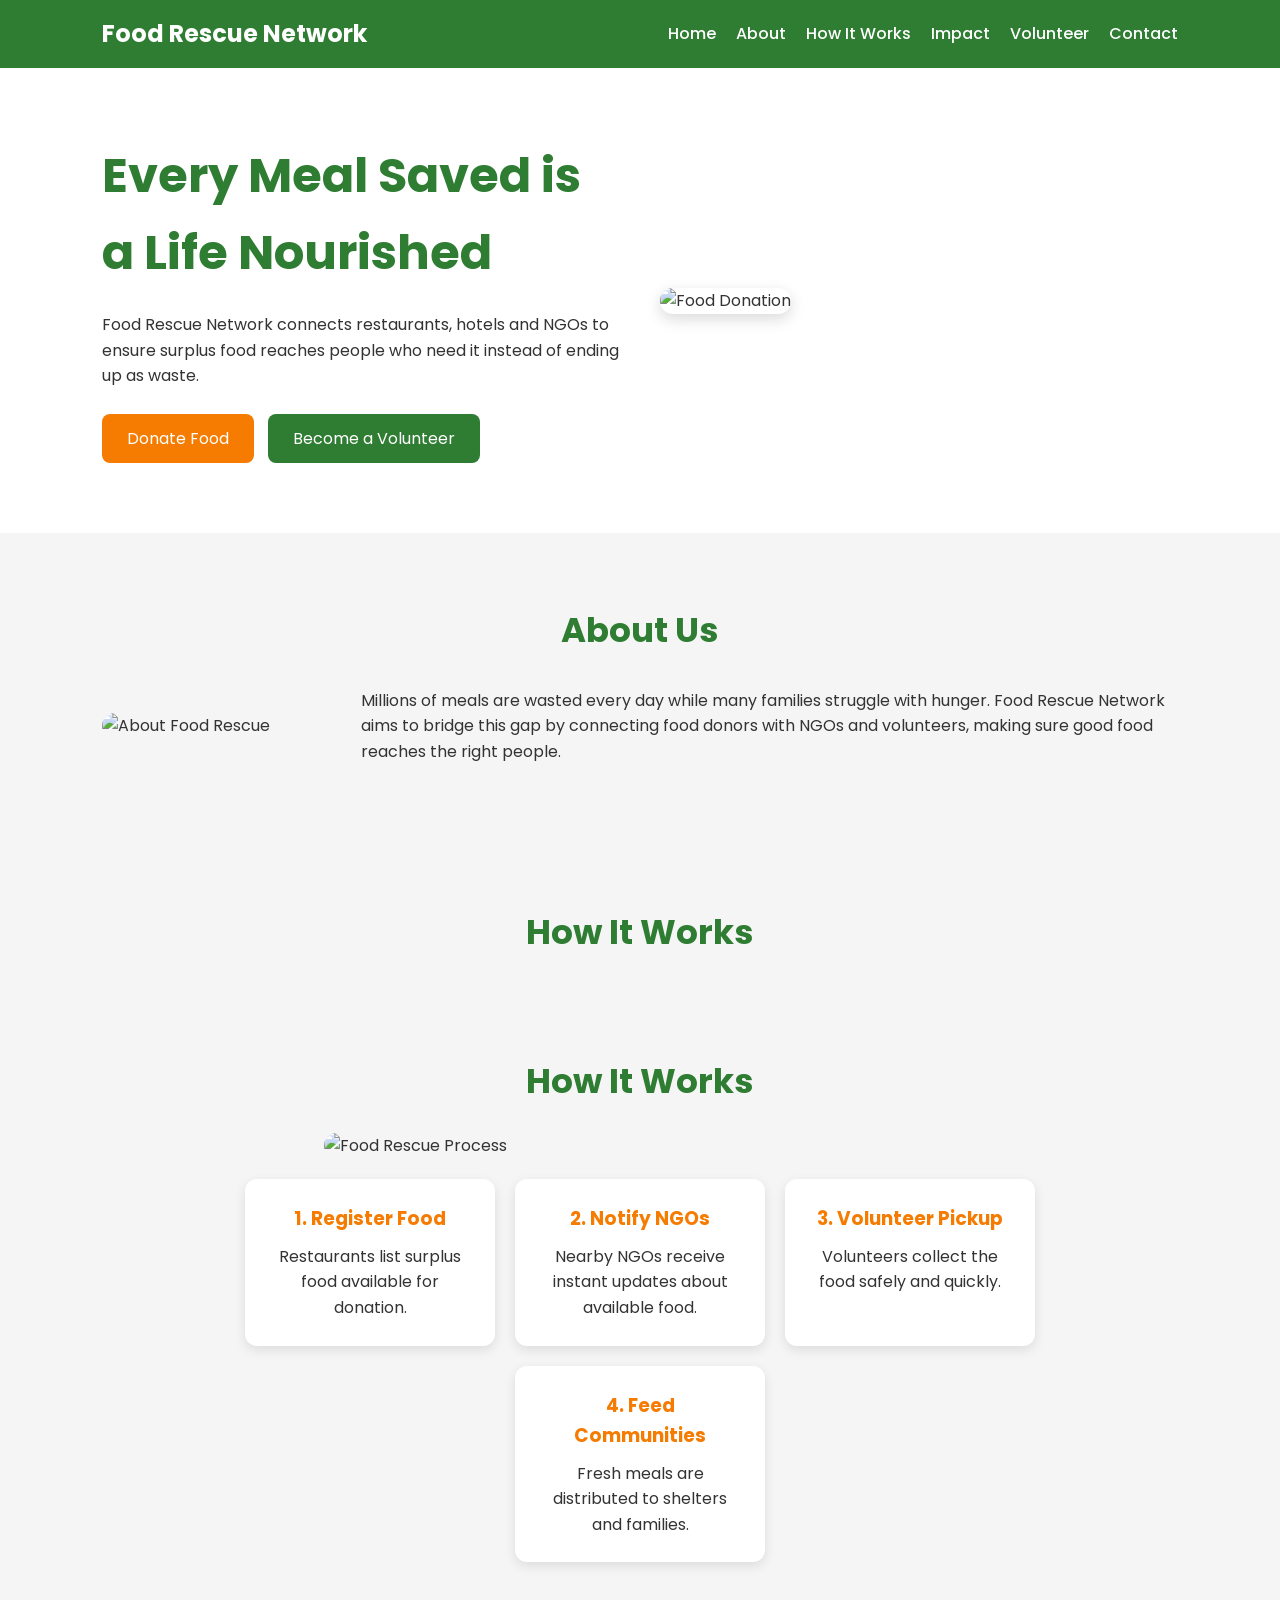
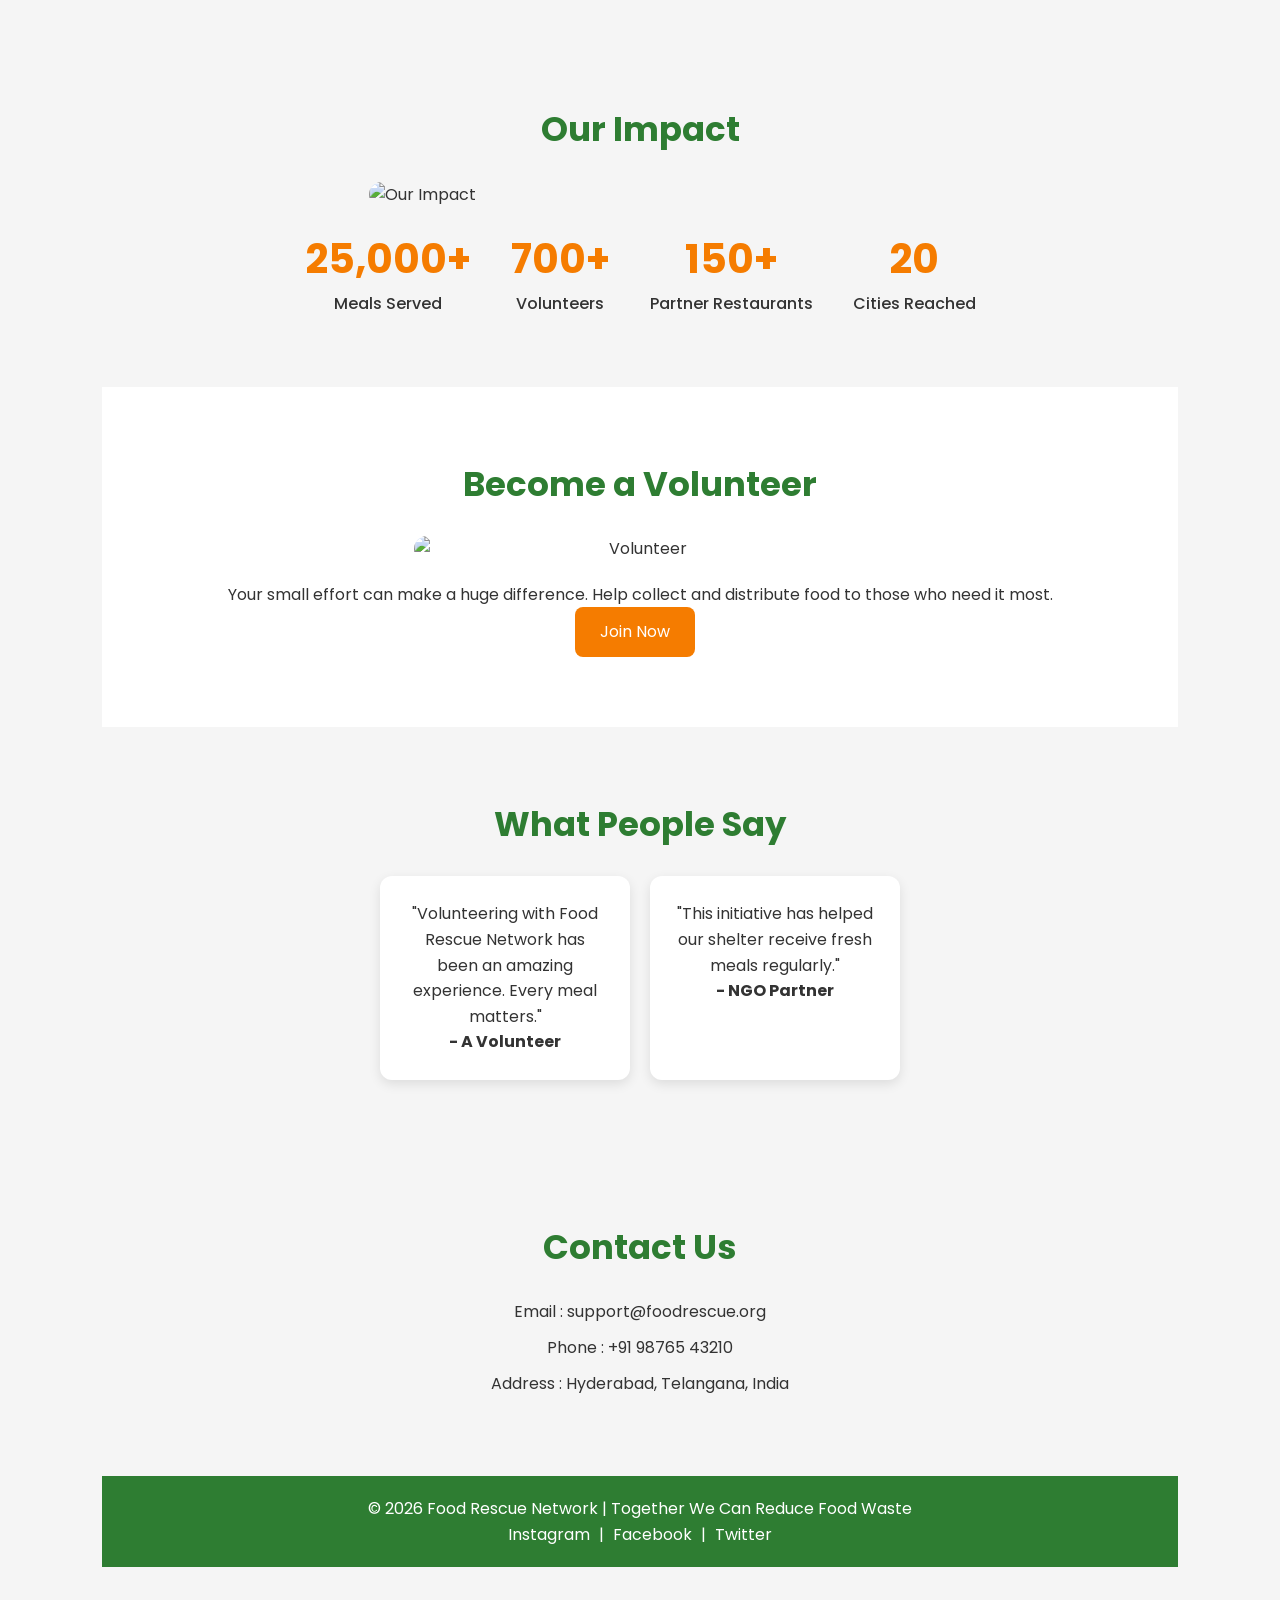
==== WebDev-L1-LandingPage/index.html @ b8f3c9a1 "Add files via upload" ====
<!DOCTYPE html>
<html lang="en">
<head>
    <meta charset="UTF-8">
    <meta name="viewport" content="width=device-width, initial-scale=1.0">
    <title>Food Rescue Network</title>

    <link rel="preconnect" href="https://fonts.googleapis.com">
    <link rel="preconnect" href="https://fonts.gstatic.com" crossorigin>
    <link href="https://fonts.googleapis.com/css2?family=Poppins:wght@300;400;500;600;700&display=swap" rel="stylesheet">

    <link rel="stylesheet" href="style.css">
</head>

<body>

<!-- Navigation -->

<header>
    <nav class="navbar">
        <h2 class="logo">Food Rescue Network</h2>

        <ul class="nav-links">
            <li><a href="#home">Home</a></li>
            <li><a href="#about">About</a></li>
            <li><a href="#process">How It Works</a></li>
            <li><a href="#impact">Impact</a></li>
            <li><a href="#volunteer">Volunteer</a></li>
            <li><a href="#contact">Contact</a></li>
        </ul>
    </nav>
</header>

<!-- Hero -->

<section class="hero" id="home">

<div class="hero-text">

<h1>Every Meal Saved is a Life Nourished</h1>

<p>
Food Rescue Network connects restaurants,
hotels and NGOs to ensure surplus food reaches
people who need it instead of ending up as waste.
</p>

<a href="#" class="btn">Donate Food</a>

<a href="#" class="btn secondary">Become a Volunteer</a>

</div>

<div class="hero-image">
<img src="images/hero.jpg" alt="Food Donation">
</div>

</section>

<!-- About -->
<section class="about" id="about">

<h2>About Us</h2>

<div class="about-content">

<img src="images/about.jpg" alt="About Food Rescue">

<p>
Millions of meals are wasted every day while many
families struggle with hunger.

Food Rescue Network aims to bridge this gap by
connecting food donors with NGOs and volunteers,
making sure good food reaches the right people.
</p>

</div>

</section>

<!-- Process -->

<section class="process" id="process">

<h2>How It Works</h2>
<section class="process" id="process">

<h2>How It Works</h2>

<img src="images/process.jpg" alt="Food Rescue Process">

<div class="cards">

<div class="cards">

<div class="card">
<h3>1. Register Food</h3>
<p>Restaurants list surplus food available for donation.</p>
</div>

<div class="card">
<h3>2. Notify NGOs</h3>
<p>Nearby NGOs receive instant updates about available food.</p>
</div>

<div class="card">
<h3>3. Volunteer Pickup</h3>
<p>Volunteers collect the food safely and quickly.</p>
</div>

<div class="card">
<h3>4. Feed Communities</h3>
<p>Fresh meals are distributed to shelters and families.</p>
</div>

</div>

</section>

<!-- Impact -->

<section class="impact" id="impact">

<h2>Our Impact</h2>
<img src="images/impact.jpg" alt="Our Impact">
<div class="stats">

<div>
<h3>25,000+</h3>
<p>Meals Served</p>
</div>

<div>
<h3>700+</h3>
<p>Volunteers</p>
</div>

<div>
<h3>150+</h3>
<p>Partner Restaurants</p>
</div>

<div>
<h3>20</h3>
<p>Cities Reached</p>
</div>

</div>

</section>

<!-- Volunteer -->

<section class="volunteer" id="volunteer">

<h2>Become a Volunteer</h2>
<img src="images/volunteer.jpg" alt="Volunteer">

<p>

Your small effort can make a huge difference.

Help collect and distribute food to those who need it most.

</p>

<a href="#" class="btn">Join Now</a>

</section>

<!-- Testimonials -->

<section class="testimonials">

<h2>What People Say</h2>

<div class="cards">

<div class="card">
<p>
"Volunteering with Food Rescue Network has been
an amazing experience. Every meal matters."
</p>

<h4>- A Volunteer</h4>

</div>

<div class="card">
<p>

"This initiative has helped our shelter receive
fresh meals regularly."

</p>

<h4>- NGO Partner</h4>

</div>

</div>

</section>

<!-- Contact -->

<section class="contact" id="contact">

<h2>Contact Us</h2>

<p>Email : support@foodrescue.org</p>

<p>Phone : +91 98765 43210</p>

<p>Address : Hyderabad, Telangana, India</p>

</section>

<!-- Footer -->

<footer>

<p>
© 2026 Food Rescue Network |
Together We Can Reduce Food Waste
</p>

<p>
<a href="#">Instagram</a> |
<a href="#">Facebook</a> |
<a href="#">Twitter</a>
</p>

</footer>
---- WebDev-L1-LandingPage/style.css ----
/* ==========================
   FOOD RESCUE NETWORK
   STYLE.CSS
========================== */

*{
    margin:0;
    padding:0;
    box-sizing:border-box;
}

body{
    font-family:'Poppins',sans-serif;
    background:#f5f5f5;
    color:#333;
    line-height:1.6;
}

/* Navigation */

.navbar{
    position:sticky;
    top:0;
    background:#2E7D32;
    display:flex;
    justify-content:space-between;
    align-items:center;
    padding:15px 8%;
    z-index:1000;
}

.logo{
    color:white;
}

.nav-links{
    display:flex;
    list-style:none;
}

.nav-links li{
    margin-left:20px;
}

.nav-links a{
    color:white;
    text-decoration:none;
    font-weight:500;
    transition:0.3s;
}

.nav-links a:hover{
    color:#F57C00;
}

/* Hero */

.hero{
    display:flex;
    justify-content:space-between;
    align-items:center;
    padding:70px 8%;
    gap:40px;
    flex-wrap:wrap;
    background:white;
}

.hero-text{
    flex:1;
}

.hero-text h1{
    font-size:48px;
    color:#2E7D32;
    margin-bottom:20px;
}

.hero-text p{
    margin-bottom:25px;
}

.hero-image{
    flex:1;
}

.hero-image img{
    width:100%;
    border-radius:15px;
    box-shadow:0 5px 15px rgba(0,0,0,.15);
}

/* Buttons */

.btn{
    display:inline-block;
    background:#F57C00;
    color:white;
    padding:12px 25px;
    text-decoration:none;
    border-radius:8px;
    margin-right:10px;
    transition:.3s;
}

.btn:hover{
    background:#e46d00;
}

.secondary{
    background:#2E7D32;
}

/* Sections */

section{
    padding:70px 8%;
}

section h2{
    text-align:center;
    margin-bottom:25px;
    color:#2E7D32;
    font-size:34px;
}

/* Cards */

.cards{
    display:flex;
    gap:20px;
    flex-wrap:wrap;
    justify-content:center;
}

.card{
    background:white;
    padding:25px;
    border-radius:12px;
    box-shadow:0 4px 12px rgba(0,0,0,.1);
    width:250px;
    text-align:center;
}

.card h3{
    color:#F57C00;
    margin-bottom:10px;
}

/* Impact */

.stats{
    display:flex;
    justify-content:center;
    gap:40px;
    flex-wrap:wrap;
    text-align:center;
}

.stats h3{
    color:#F57C00;
    font-size:40px;
}

.stats p{
    font-weight:500;
}

/* Volunteer */

.volunteer{
    text-align:center;
    background:#ffffff;
}

/* Contact */

.contact{
    text-align:center;
}

.contact p{
    margin:10px 0;
}

/* Footer */

footer{
    background:#2E7D32;
    color:white;
    text-align:center;
    padding:20px;
}

/* Responsive */

@media(max-width:768px){

.navbar{
    flex-direction:column;
}

.nav-links{
    flex-direction:column;
    margin-top:15px;
}

.nav-links li{
    margin:10px 0;
}

.hero{
    flex-direction:column;
    text-align:center;
}

.hero-text h1{
    font-size:34px;
}

.cards{
    flex-direction:column;
    align-items:center;
}

.stats{
    flex-direction:column;
    gap:25px;
}

.btn{
    display:block;
    margin:10px auto;
}
}
footer a{
    color:white;
    text-decoration:none;
    margin:0 5px;
}

footer a:hover{
    color:#F57C00;
}
/* Image Sections */

.about-content{
    display:flex;
    align-items:center;
    gap:40px;
    margin-top:30px;
}

.about-content img{
    width:45%;
    border-radius:15px;
}

.process img{
    display:block;
    width:70%;
    margin:20px auto;
    border-radius:15px;
}

.impact img{
    display:block;
    width:60%;
    margin:20px auto;
    border-radius:15px;
}

.volunteer img{
    display:block;
    width:50%;
    margin:20px auto;
    border-radius:15px;
}
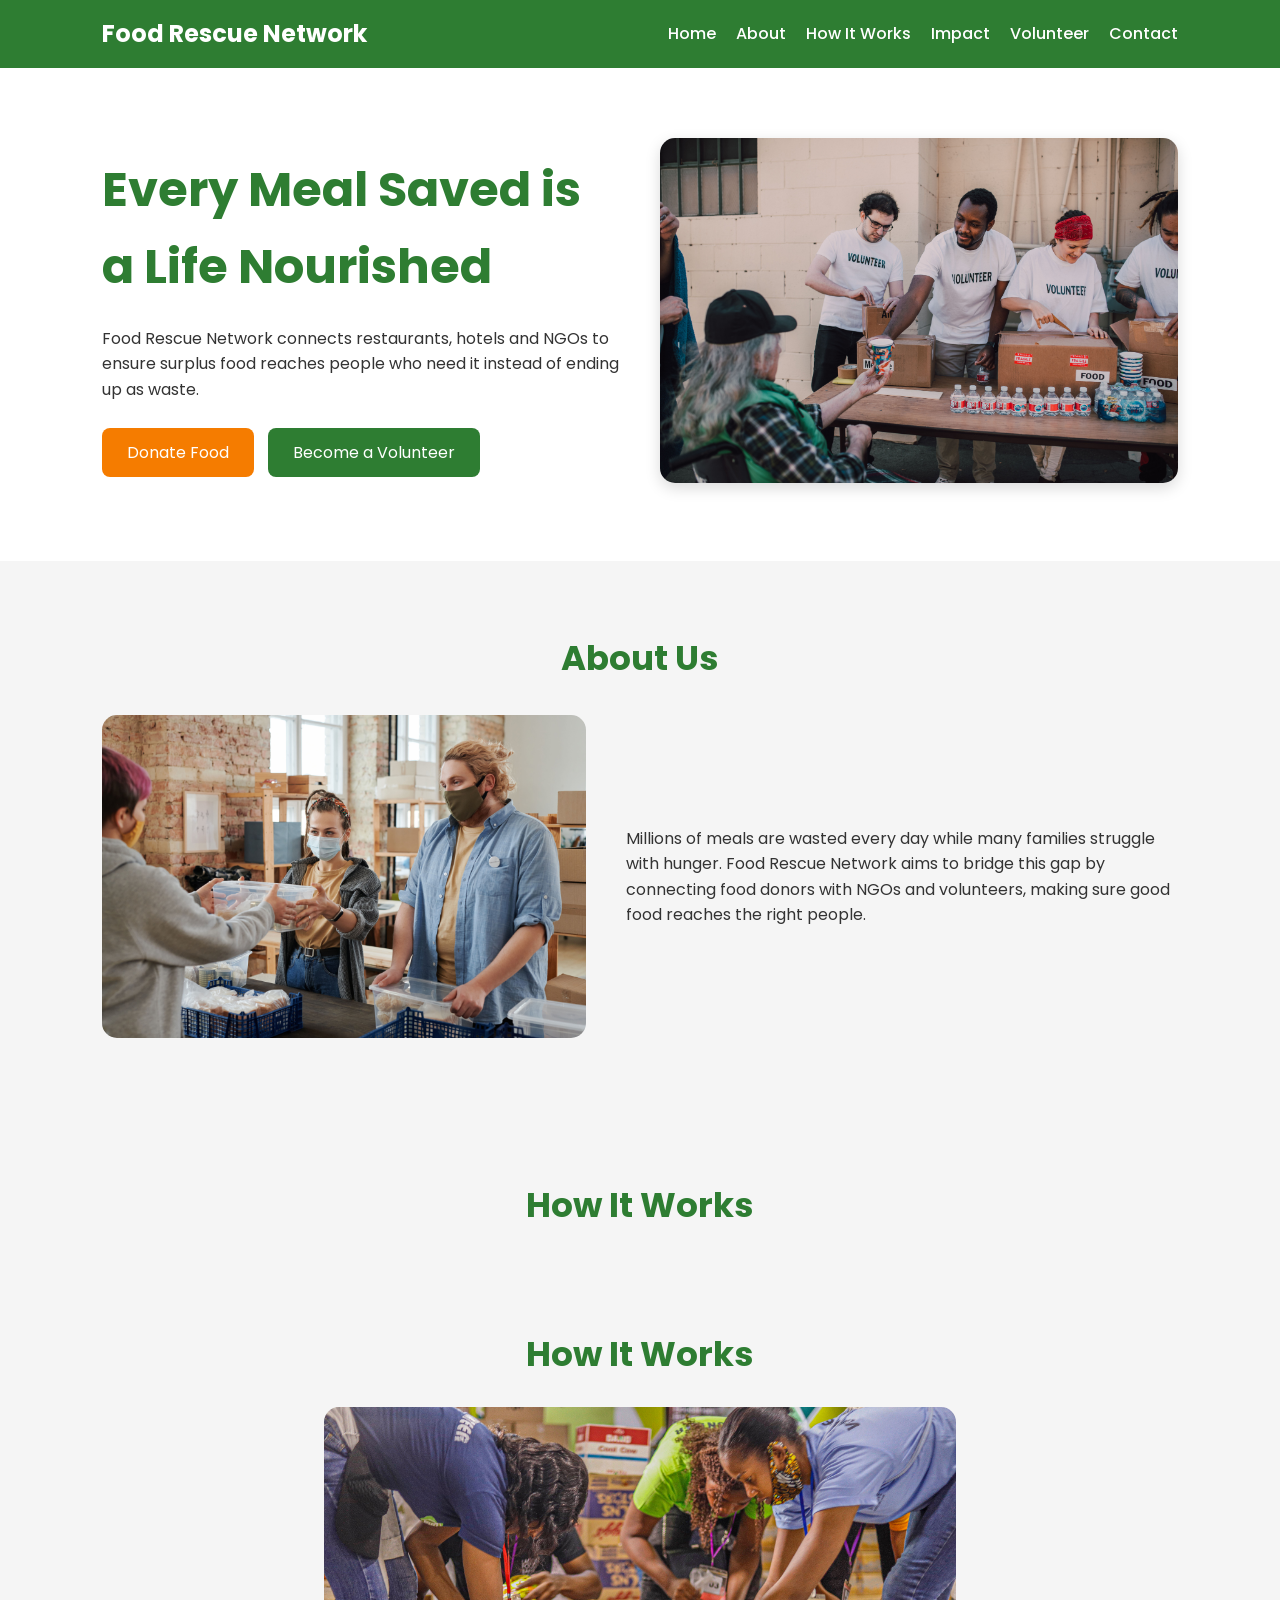
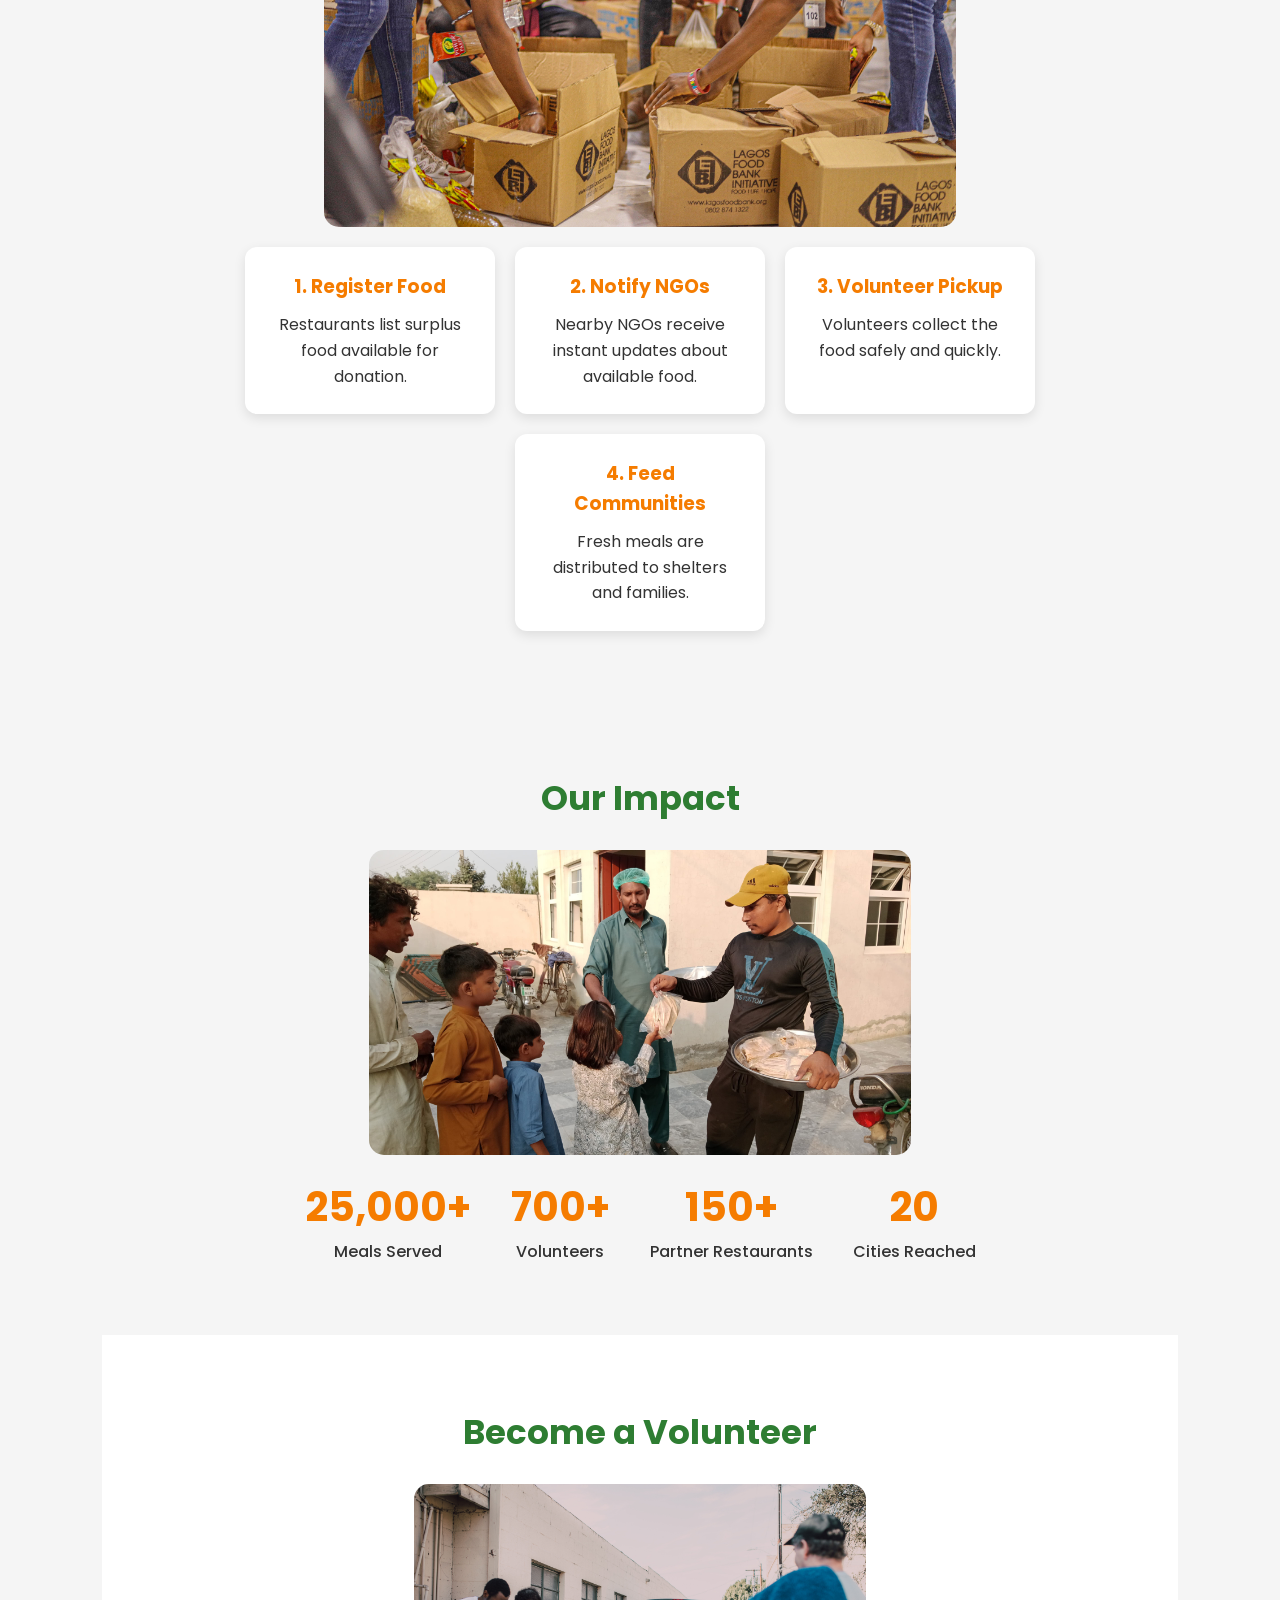
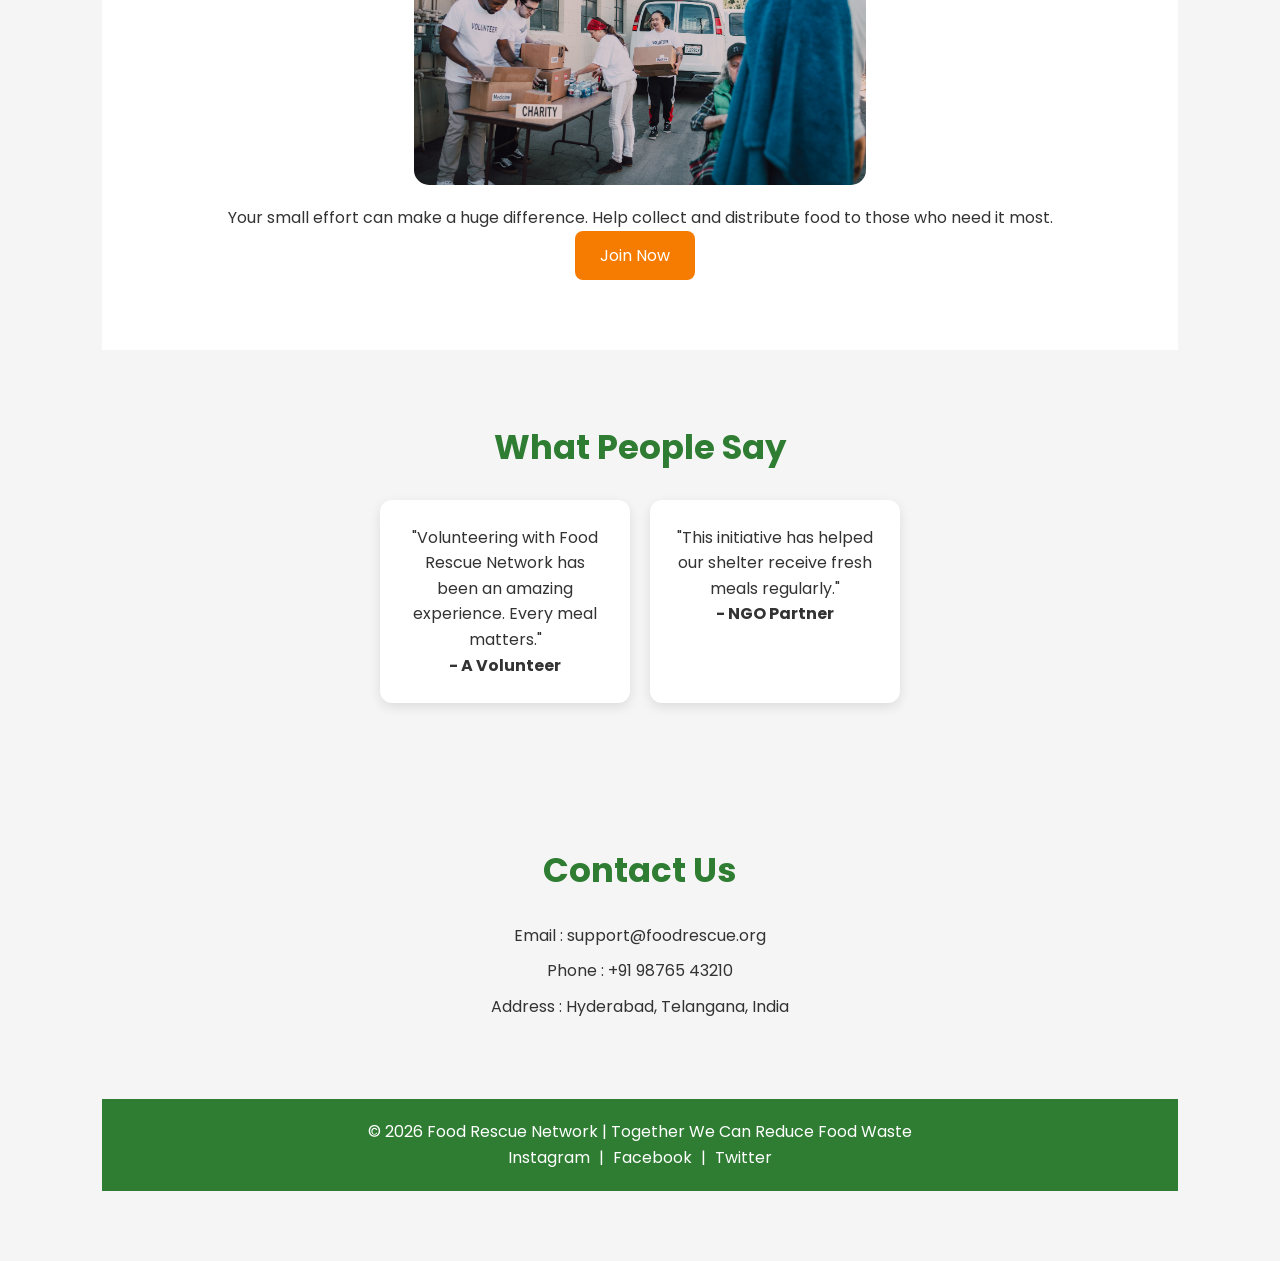
==== commit a8b08d6e: "Update index.html Replaced HTML entities with actual characters for better readability and corrected" ====
--- a/WebDev-L1-LandingPage/index.html
+++ b/WebDev-L1-LandingPage/index.html
@@ -52,7 +52,7 @@
 </div>
 
 <div class="hero-image">
-<img src="images/hero.jpg" alt="Food Donation">
+<img src="hero.jpg" alt="Food Donation">
 </div>
 
 </section>
@@ -64,7 +64,7 @@
 
 <div class="about-content">
 
-<img src="images/about.jpg" alt="About Food Rescue">
+<img src="about.jpg" alt="About Food Rescue">
 
 <p>
 Millions of meals are wasted every day while many
@@ -88,7 +88,7 @@
 
 <h2>How It Works</h2>
 
-<img src="images/process.jpg" alt="Food Rescue Process">
+<img src="process.jpg" alt="Food Rescue Process">
 
 <div class="cards">
 
@@ -123,7 +123,7 @@
 <section class="impact" id="impact">
 
 <h2>Our Impact</h2>
-<img src="images/impact.jpg" alt="Our Impact">
+<img src="impact.jpg" alt="Our Impact">
 <div class="stats">
 
 <div>
@@ -155,7 +155,7 @@
 <section class="volunteer" id="volunteer">
 
 <h2>Become a Volunteer</h2>
-<img src="images/volunteer.jpg" alt="Volunteer">
+<img src="volunteer.jpg" alt="Volunteer">
 
 <p>
 
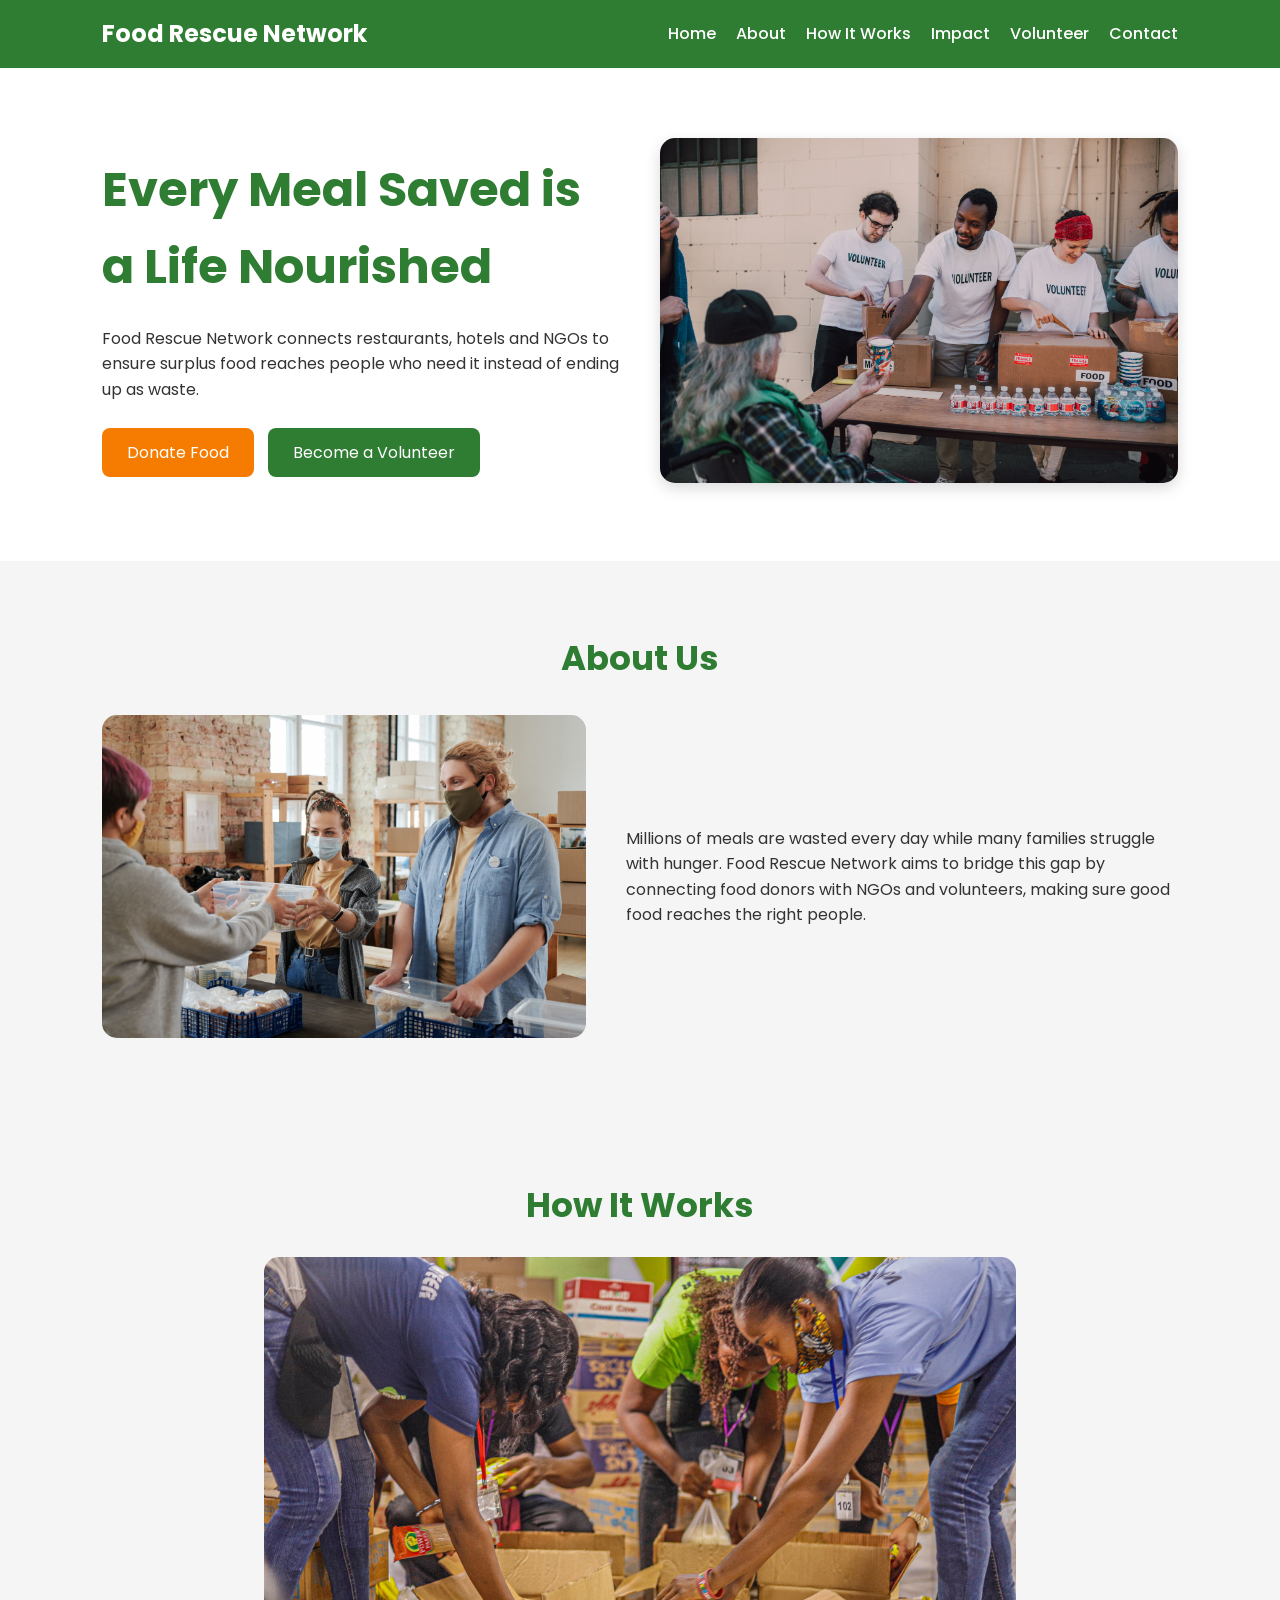
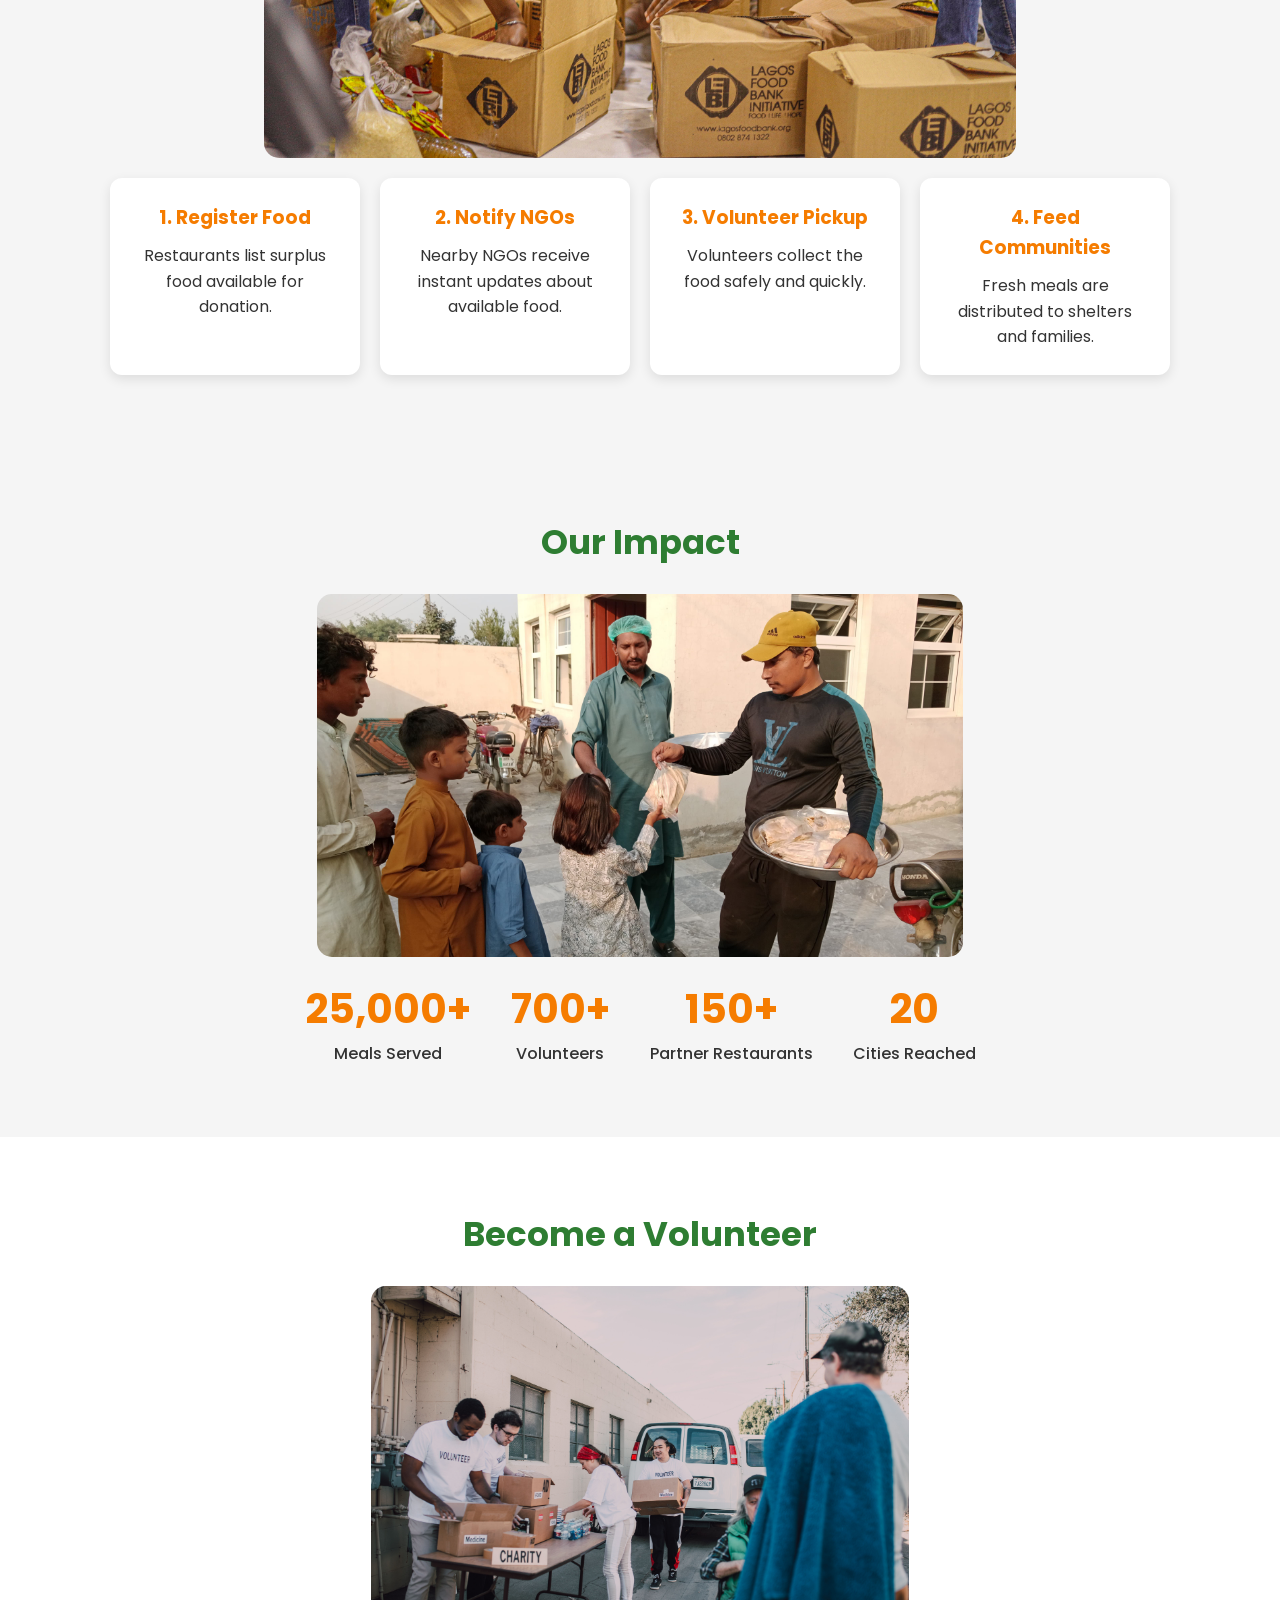
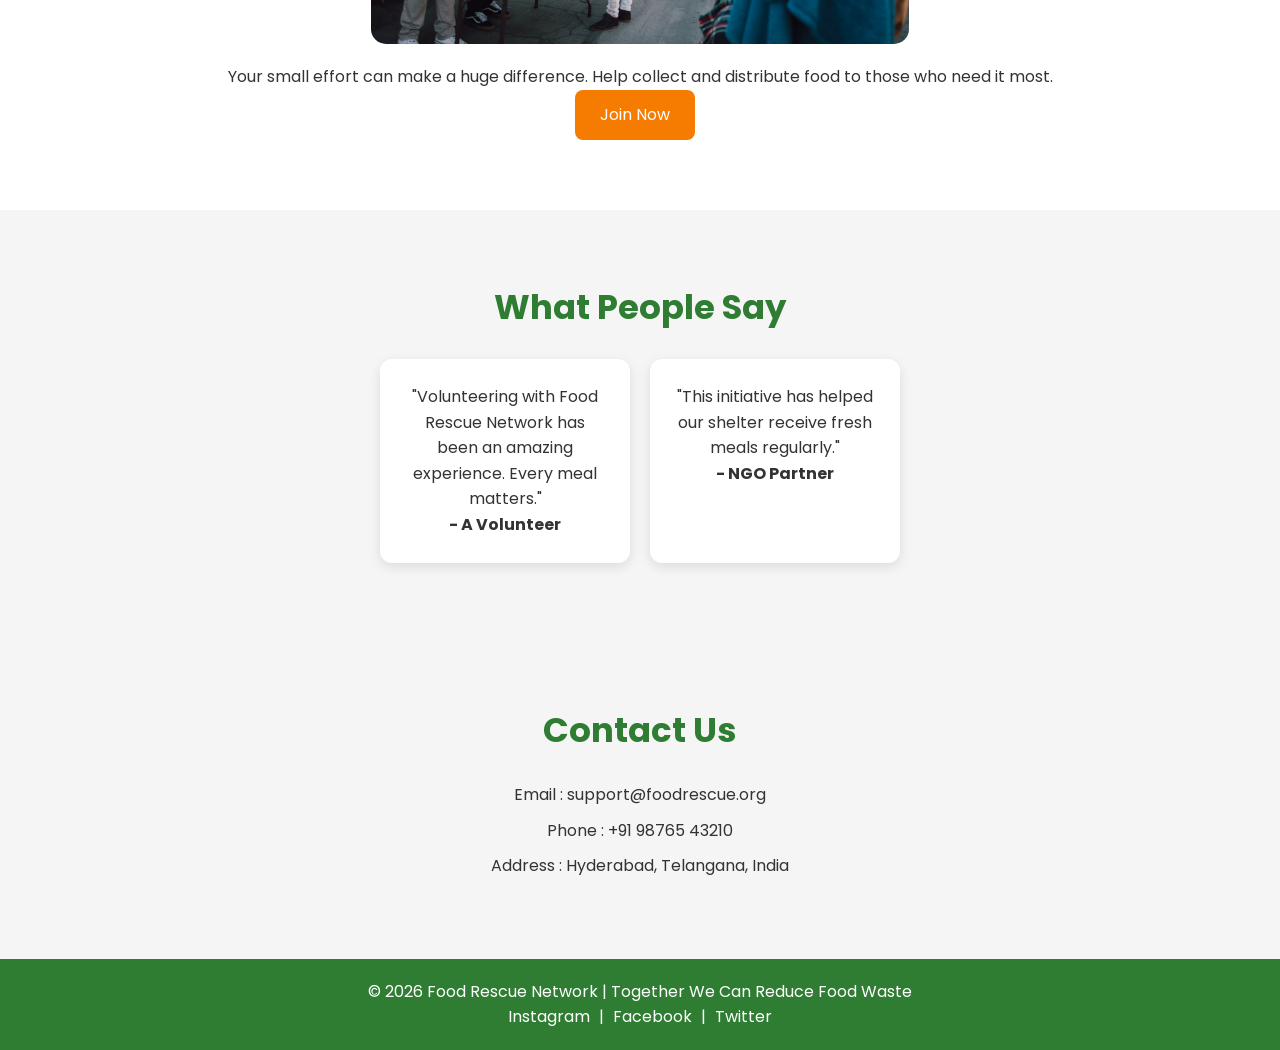
==== commit 079ba187: "Update index.html" ====
--- a/WebDev-L1-LandingPage/index.html
+++ b/WebDev-L1-LandingPage/index.html
@@ -84,13 +84,8 @@
 <section class="process" id="process">
 
 <h2>How It Works</h2>
-<section class="process" id="process">
-
-<h2>How It Works</h2>
 
 <img src="process.jpg" alt="Food Rescue Process">
-
-<div class="cards">
 
 <div class="cards">
 
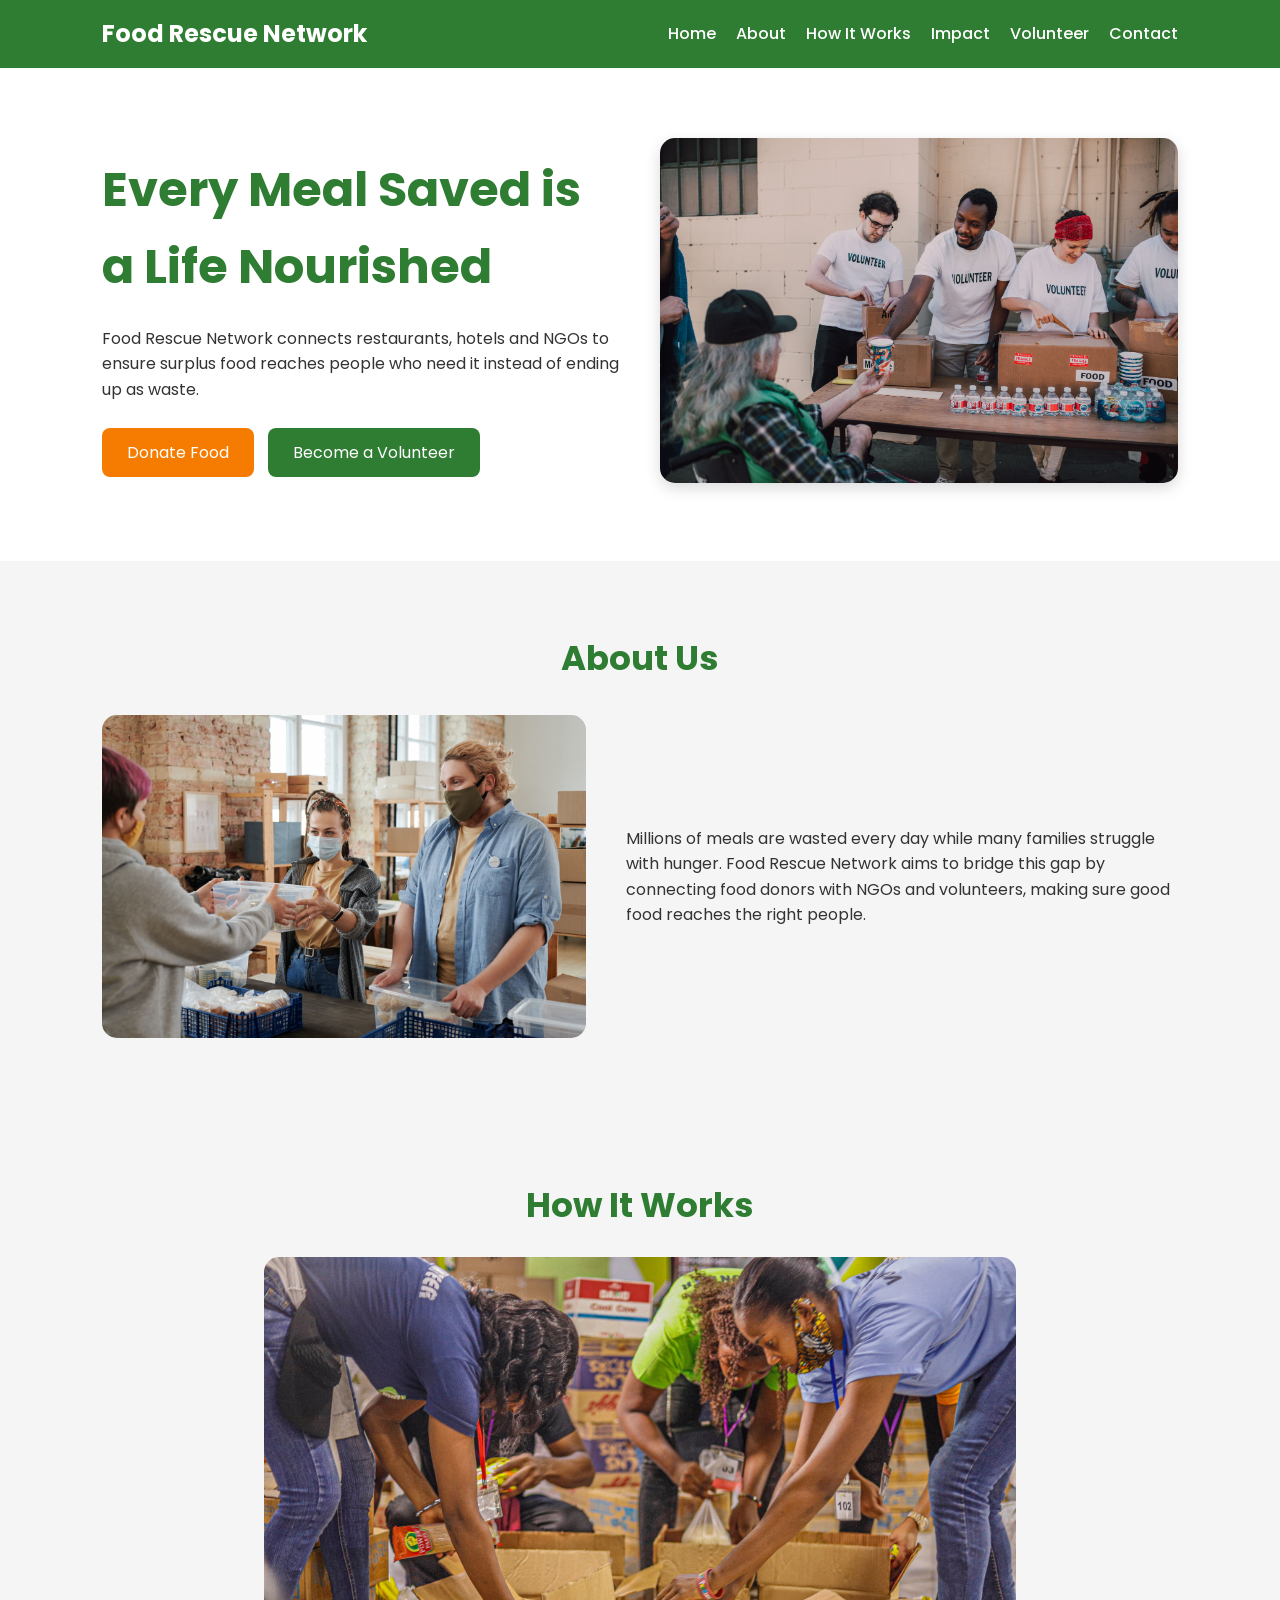
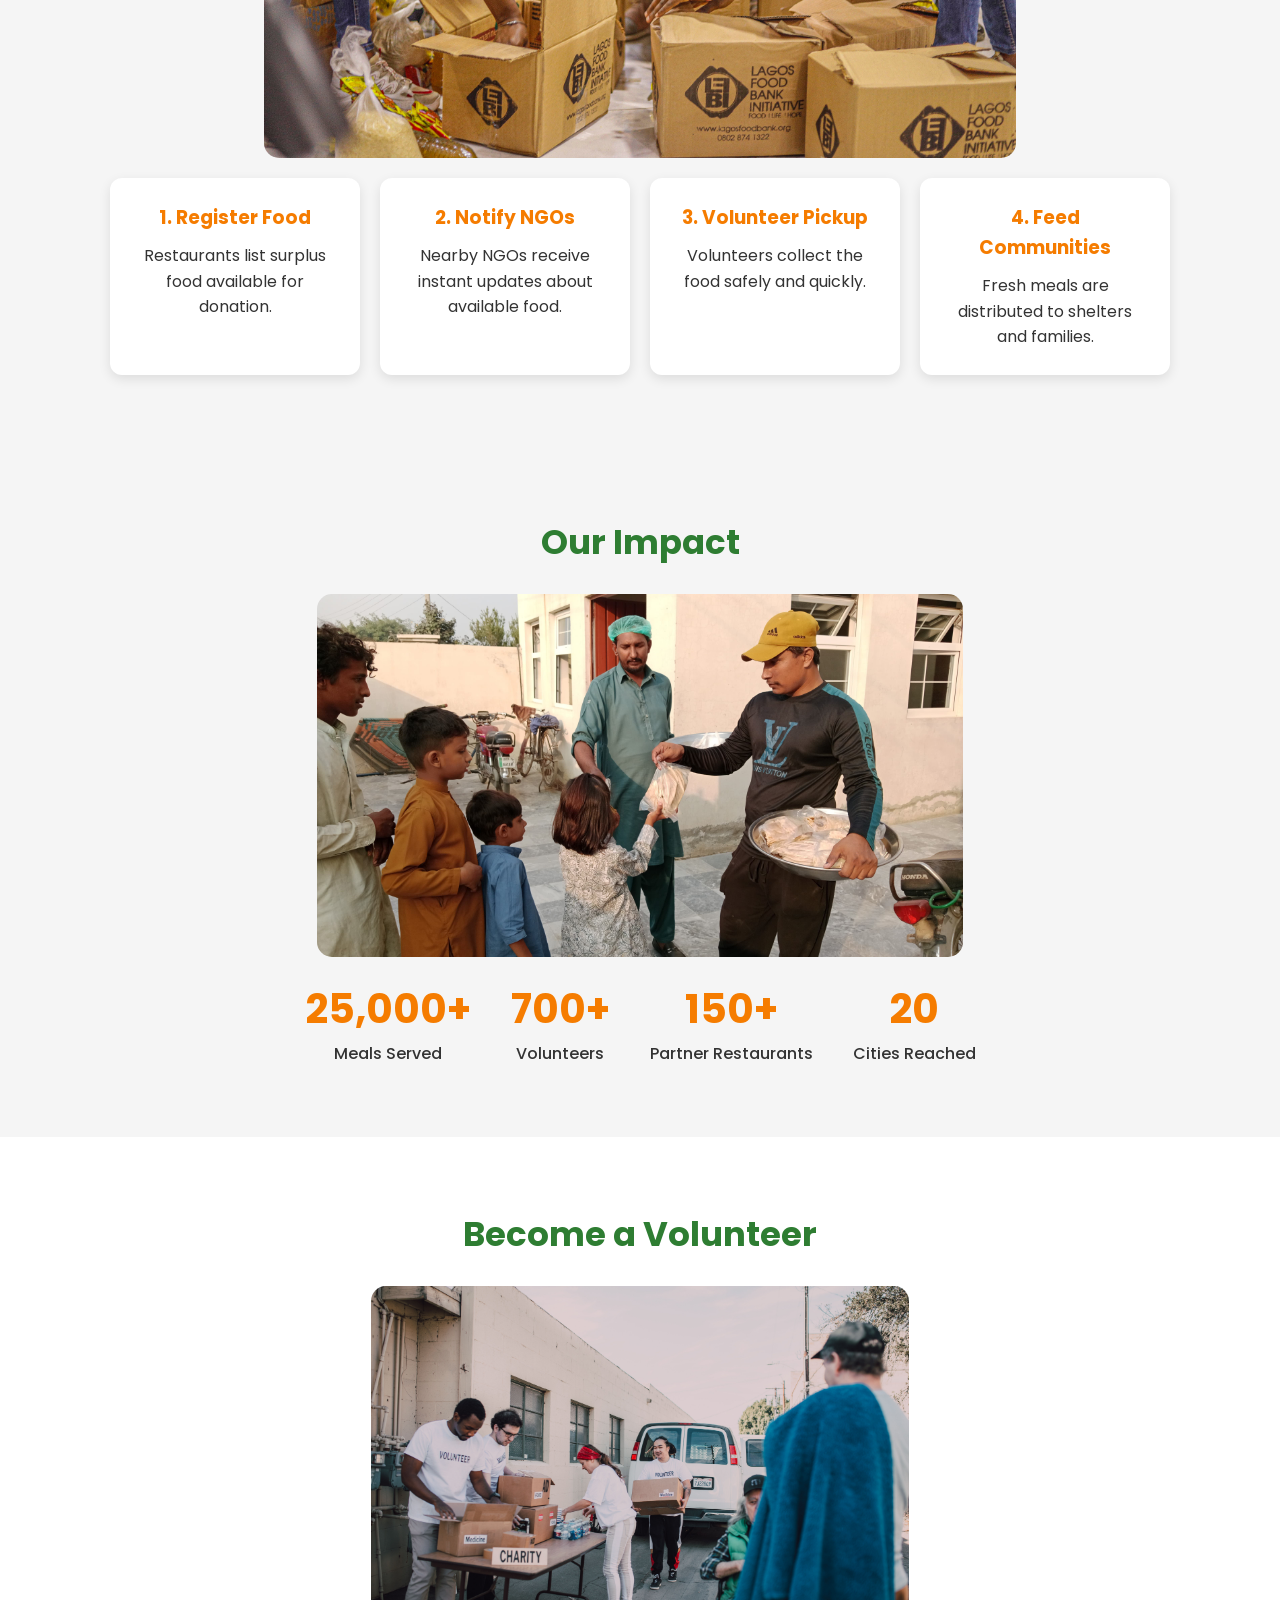
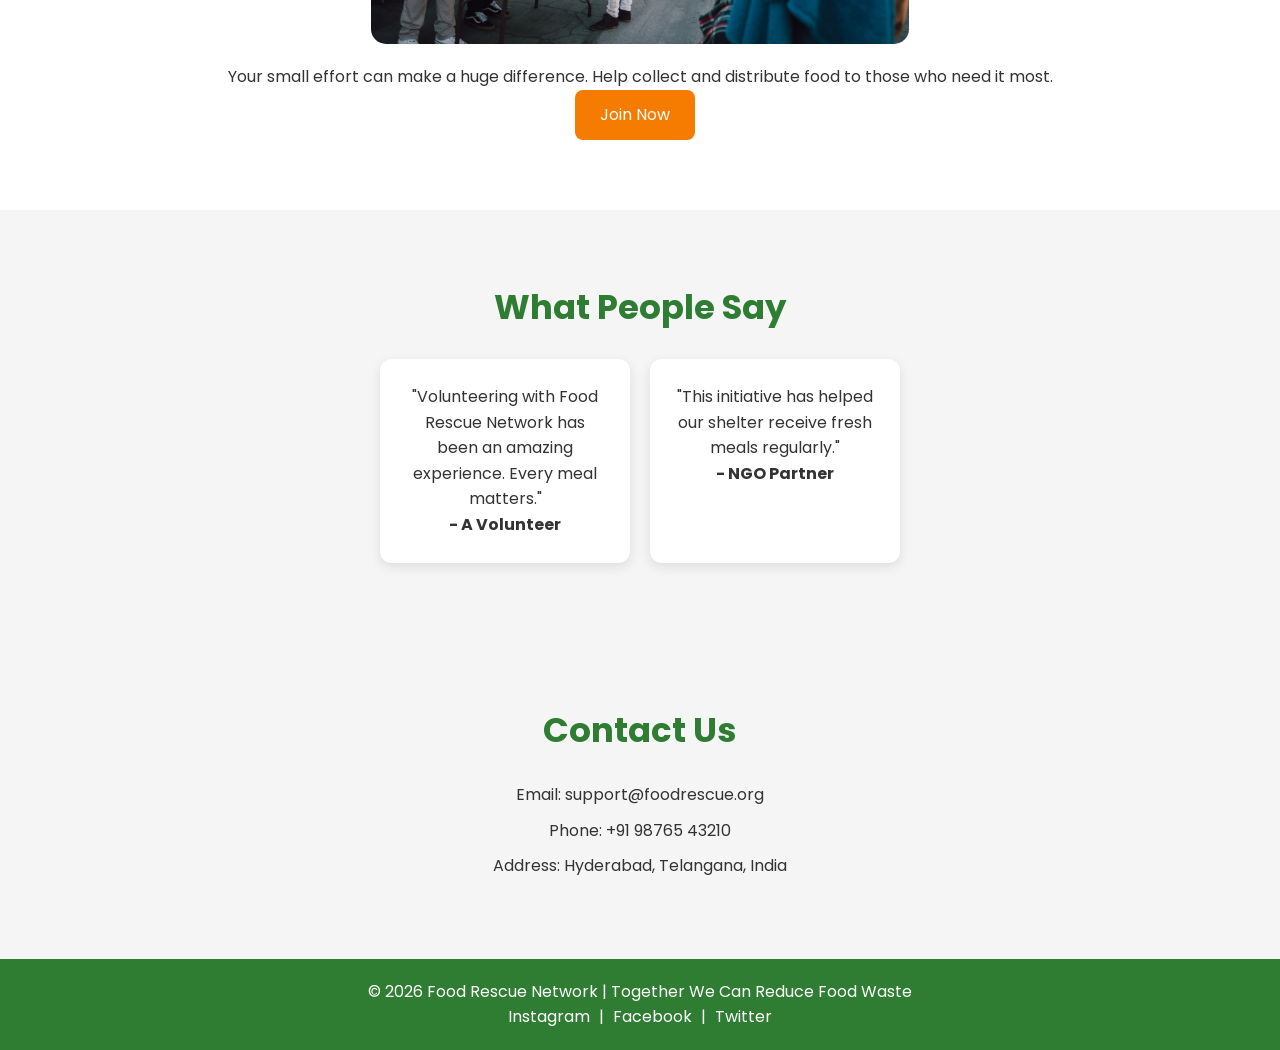
==== commit 6ab09daf: "Update index.html" ====
--- a/WebDev-L1-LandingPage/index.html
+++ b/WebDev-L1-LandingPage/index.html
@@ -4,227 +4,141 @@
     <meta charset="UTF-8">
     <meta name="viewport" content="width=device-width, initial-scale=1.0">
     <title>Food Rescue Network</title>
-
     <link rel="preconnect" href="https://fonts.googleapis.com">
     <link rel="preconnect" href="https://fonts.gstatic.com" crossorigin>
     <link href="https://fonts.googleapis.com/css2?family=Poppins:wght@300;400;500;600;700&display=swap" rel="stylesheet">
-
     <link rel="stylesheet" href="style.css">
 </head>
-
 <body>
 
-<!-- Navigation -->
+    <!-- Navigation -->
+    <header>
+        <nav class="navbar">
+            <h2 class="logo">Food Rescue Network</h2>
+            <ul class="nav-links">
+                <li><a href="#home">Home</a></li>
+                <li><a href="#about">About</a></li>
+                <li><a href="#process">How It Works</a></li>
+                <li><a href="#impact">Impact</a></li>
+                <li><a href="#volunteer">Volunteer</a></li>
+                <li><a href="#contact">Contact</a></li>
+            </ul>
+        </nav>
+    </header>
 
-<header>
-    <nav class="navbar">
-        <h2 class="logo">Food Rescue Network</h2>
+    <!-- Hero Section -->
+    <section class="hero" id="home">
+        <div class="hero-text">
+            <h1>Every Meal Saved is a Life Nourished</h1>
+            <p>Food Rescue Network connects restaurants, hotels and NGOs to ensure surplus food reaches people who need it instead of ending up as waste.</p>
+            <a href="#contact" class="btn">Donate Food</a>
+            <a href="#volunteer" class="btn secondary">Become a Volunteer</a>
+        </div>
+        <div class="hero-image">
+            <img src="hero.jpg" alt="Food Donation">
+        </div>
+    </section>
 
-        <ul class="nav-links">
-            <li><a href="#home">Home</a></li>
-            <li><a href="#about">About</a></li>
-            <li><a href="#process">How It Works</a></li>
-            <li><a href="#impact">Impact</a></li>
-            <li><a href="#volunteer">Volunteer</a></li>
-            <li><a href="#contact">Contact</a></li>
-        </ul>
-    </nav>
-</header>
+    <!-- About Section -->
+    <section class="about" id="about">
+        <h2>About Us</h2>
+        <div class="about-content">
+            <img src="about.jpg" alt="About Food Rescue">
+            <p>Millions of meals are wasted every day while many families struggle with hunger. Food Rescue Network aims to bridge this gap by connecting food donors with NGOs and volunteers, making sure good food reaches the right people.</p>
+        </div>
+    </section>
 
-<!-- Hero -->
+    <!-- How It Works Section -->
+    <section class="process" id="process">
+        <h2>How It Works</h2>
+        <img src="process.jpg" alt="Food Rescue Process">
+        <div class="cards">
+            <div class="card">
+                <h3>1. Register Food</h3>
+                <p>Restaurants list surplus food available for donation.</p>
+            </div>
+            <div class="card">
+                <h3>2. Notify NGOs</h3>
+                <p>Nearby NGOs receive instant updates about available food.</p>
+            </div>
+            <div class="card">
+                <h3>3. Volunteer Pickup</h3>
+                <p>Volunteers collect the food safely and quickly.</p>
+            </div>
+            <div class="card">
+                <h3>4. Feed Communities</h3>
+                <p>Fresh meals are distributed to shelters and families.</p>
+            </div>
+        </div>
+    </section>
 
-<section class="hero" id="home">
+    <!-- Impact Section -->
+    <section class="impact" id="impact">
+        <h2>Our Impact</h2>
+        <img src="impact.jpg" alt="Our Impact">
+        <div class="stats">
+            <div>
+                <h3>25,000+</h3>
+                <p>Meals Served</p>
+            </div>
+            <div>
+                <h3>700+</h3>
+                <p>Volunteers</p>
+            </div>
+            <div>
+                <h3>150+</h3>
+                <p>Partner Restaurants</p>
+            </div>
+            <div>
+                <h3>20</h3>
+                <p>Cities Reached</p>
+            </div>
+        </div>
+    </section>
 
-<div class="hero-text">
+    <!-- Volunteer Section -->
+    <section class="volunteer" id="volunteer">
+        <h2>Become a Volunteer</h2>
+        <img src="volunteer.jpg" alt="Volunteer">
+        <p>Your small effort can make a huge difference. Help collect and distribute food to those who need it most.</p>
+        <a href="#contact" class="btn">Join Now</a>
+    </section>
 
-<h1>Every Meal Saved is a Life Nourished</h1>
+    <!-- Testimonials Section -->
+    <section class="testimonials">
+        <h2>What People Say</h2>
+        <div class="cards">
+            <div class="card">
+                <p>"Volunteering with Food Rescue Network has been an amazing experience. Every meal matters."</p>
+                <h4>- A Volunteer</h4>
+            </div>
+            <div class="card">
+                <p>"This initiative has helped our shelter receive fresh meals regularly."</p>
+                <h4>- NGO Partner</h4>
+            </div>
+        </div>
+    </section>
 
-<p>
-Food Rescue Network connects restaurants,
-hotels and NGOs to ensure surplus food reaches
-people who need it instead of ending up as waste.
-</p>
+    <!-- Contact Section -->
+    <section class="contact" id="contact">
+        <h2>Contact Us</h2>
+        <p>Email: support@foodrescue.org</p>
+        <p>Phone: +91 98765 43210</p>
+        <p>Address: Hyderabad, Telangana, India</p>
+    </section>
 
-<a href="#" class="btn">Donate Food</a>
+    <!-- Footer -->
+    <footer>
+        <p>© 2026 Food Rescue Network | Together We Can Reduce Food Waste</p>
+        <p>
+            <a href="#">Instagram</a> | 
+            <a href="#">Facebook</a> | 
+            <a href="#">Twitter</a>
+        </p>
+    </footer>
 
-<a href="#" class="btn secondary">Become a Volunteer</a>
+</body>
+</html>
 
-</div>
 
-<div class="hero-image">
-<img src="hero.jpg" alt="Food Donation">
-</div>
 
-</section>
-
-<!-- About -->
-<section class="about" id="about">
-
-<h2>About Us</h2>
-
-<div class="about-content">
-
-<img src="about.jpg" alt="About Food Rescue">
-
-<p>
-Millions of meals are wasted every day while many
-families struggle with hunger.
-
-Food Rescue Network aims to bridge this gap by
-connecting food donors with NGOs and volunteers,
-making sure good food reaches the right people.
-</p>
-
-</div>
-
-</section>
-
-<!-- Process -->
-
-<section class="process" id="process">
-
-<h2>How It Works</h2>
-
-<img src="process.jpg" alt="Food Rescue Process">
-
-<div class="cards">
-
-<div class="card">
-<h3>1. Register Food</h3>
-<p>Restaurants list surplus food available for donation.</p>
-</div>
-
-<div class="card">
-<h3>2. Notify NGOs</h3>
-<p>Nearby NGOs receive instant updates about available food.</p>
-</div>
-
-<div class="card">
-<h3>3. Volunteer Pickup</h3>
-<p>Volunteers collect the food safely and quickly.</p>
-</div>
-
-<div class="card">
-<h3>4. Feed Communities</h3>
-<p>Fresh meals are distributed to shelters and families.</p>
-</div>
-
-</div>
-
-</section>
-
-<!-- Impact -->
-
-<section class="impact" id="impact">
-
-<h2>Our Impact</h2>
-<img src="impact.jpg" alt="Our Impact">
-<div class="stats">
-
-<div>
-<h3>25,000+</h3>
-<p>Meals Served</p>
-</div>
-
-<div>
-<h3>700+</h3>
-<p>Volunteers</p>
-</div>
-
-<div>
-<h3>150+</h3>
-<p>Partner Restaurants</p>
-</div>
-
-<div>
-<h3>20</h3>
-<p>Cities Reached</p>
-</div>
-
-</div>
-
-</section>
-
-<!-- Volunteer -->
-
-<section class="volunteer" id="volunteer">
-
-<h2>Become a Volunteer</h2>
-<img src="volunteer.jpg" alt="Volunteer">
-
-<p>
-
-Your small effort can make a huge difference.
-
-Help collect and distribute food to those who need it most.
-
-</p>
-
-<a href="#" class="btn">Join Now</a>
-
-</section>
-
-<!-- Testimonials -->
-
-<section class="testimonials">
-
-<h2>What People Say</h2>
-
-<div class="cards">
-
-<div class="card">
-<p>
-"Volunteering with Food Rescue Network has been
-an amazing experience. Every meal matters."
-</p>
-
-<h4>- A Volunteer</h4>
-
-</div>
-
-<div class="card">
-<p>
-
-"This initiative has helped our shelter receive
-fresh meals regularly."
-
-</p>
-
-<h4>- NGO Partner</h4>
-
-</div>
-
-</div>
-
-</section>
-
-<!-- Contact -->
-
-<section class="contact" id="contact">
-
-<h2>Contact Us</h2>
-
-<p>Email : support@foodrescue.org</p>
-
-<p>Phone : +91 98765 43210</p>
-
-<p>Address : Hyderabad, Telangana, India</p>
-
-</section>
-
-<!-- Footer -->
-
-<footer>
-
-<p>
-© 2026 Food Rescue Network |
-Together We Can Reduce Food Waste
-</p>
-
-<p>
-<a href="#">Instagram</a> |
-<a href="#">Facebook</a> |
-<a href="#">Twitter</a>
-</p>
-
-</footer>
